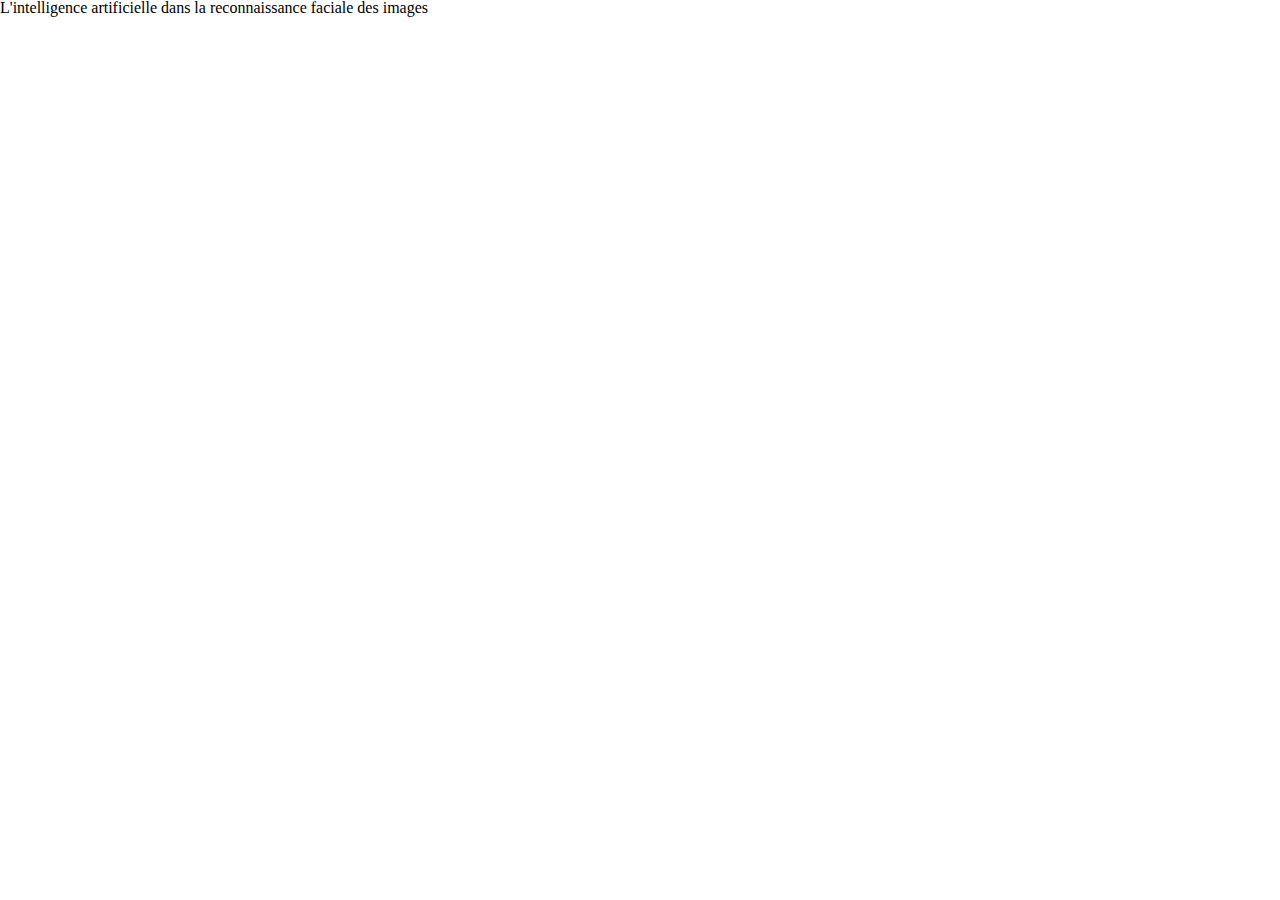
==== pages/index.html @ 75651838 "Initial project" ====
<!DOCTYPE html>
<html lang="fr">
<head>
	<meta charset="UTF-8">
	<meta name="viewport" content="width=device-width, initial-scale=1.0">
	<!-- Links CSS -->
	<link rel="stylesheet" href="../css/reset.css">
	<title>Accueil</title>
</head>
<body>
	<h1>L'intelligence artificielle dans la reconnaissance faciale des images</h1>
</body>
</html>
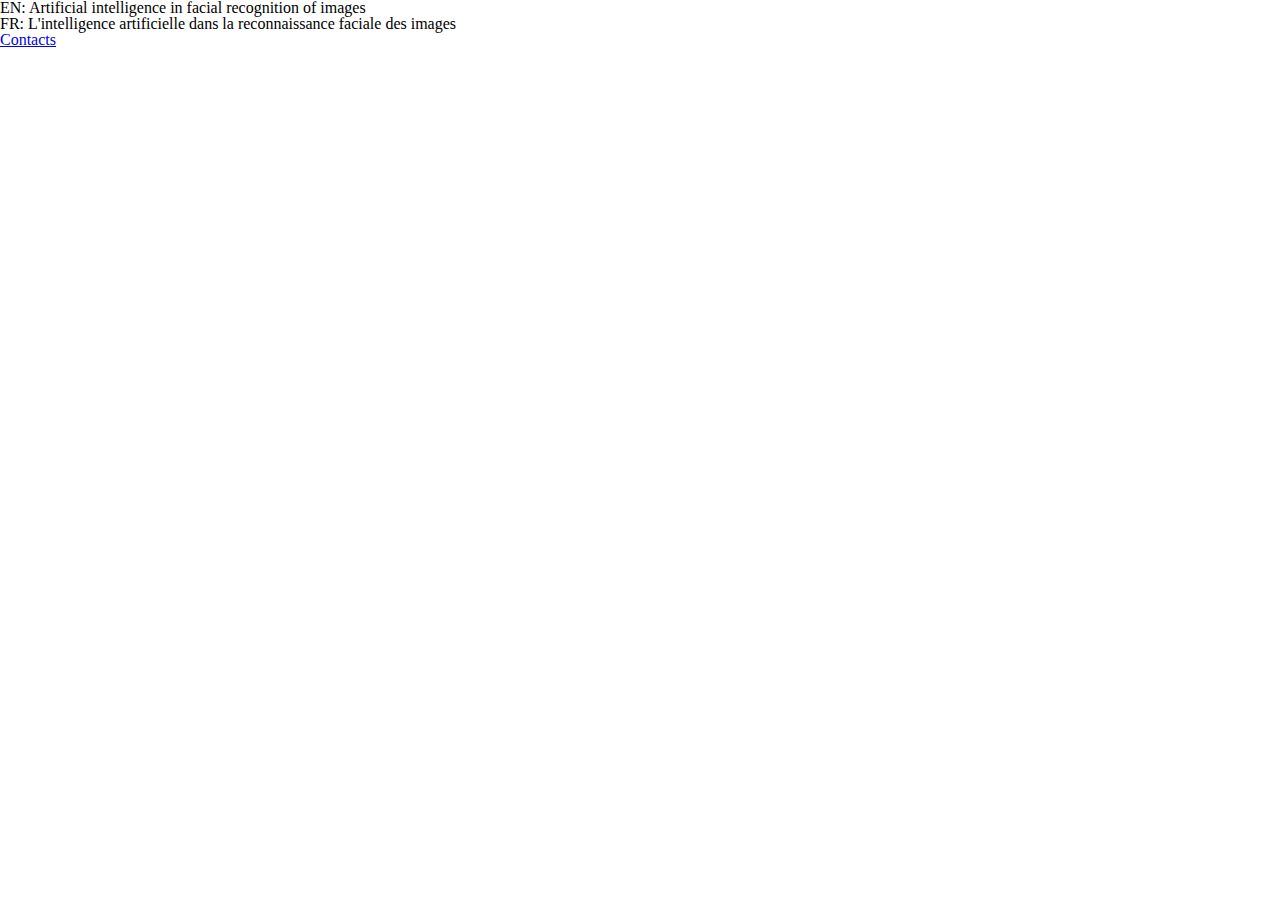
==== commit 58dfc982: "Add contacts page, and modify title" ====
--- a/pages/index.html
+++ b/pages/index.html
@@ -8,6 +8,9 @@
 	<title>Accueil</title>
 </head>
 <body>
-	<h1>L'intelligence artificielle dans la reconnaissance faciale des images</h1>
+	<h1>EN: Artificial intelligence in facial recognition of images</h1>
+	<h2>FR: L'intelligence artificielle dans la reconnaissance faciale des images</h2>
+	
+	<li><a href="./contacts.html">Contacts</a></li>
 </body>
 </html>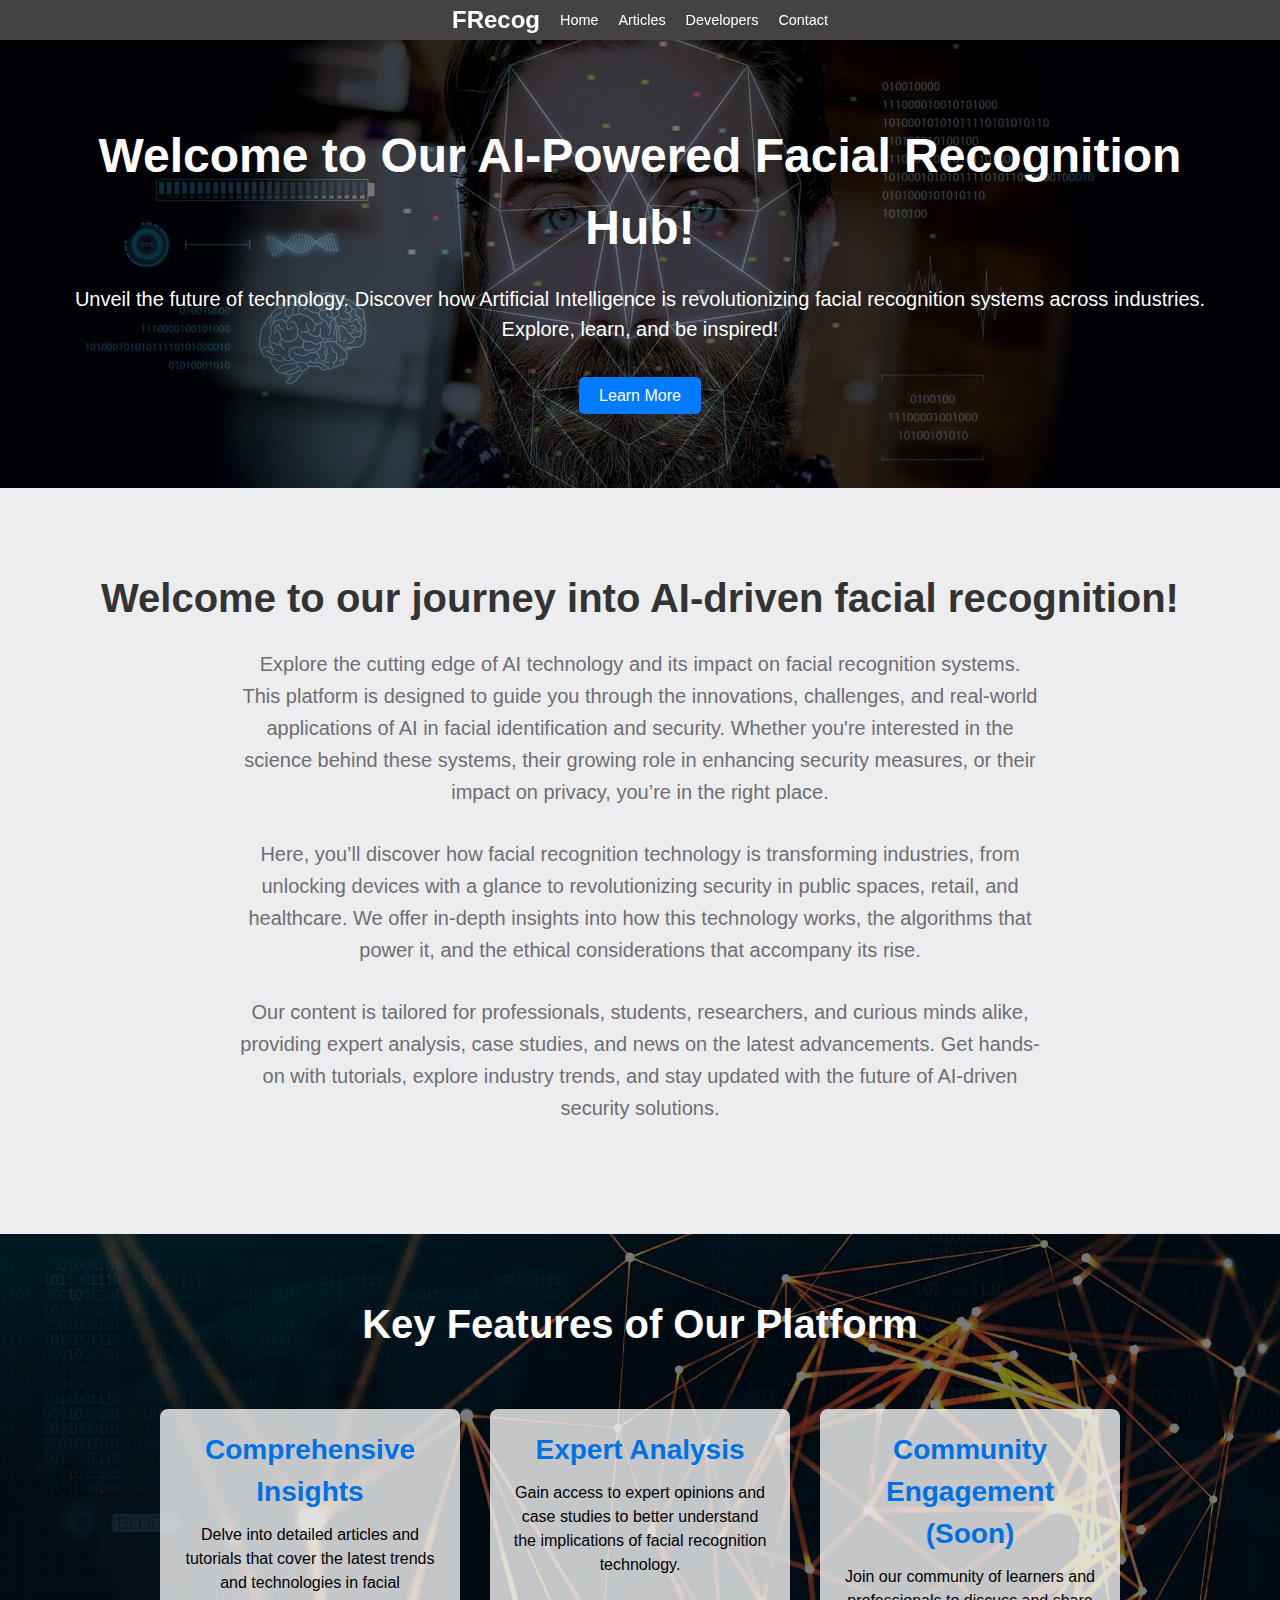
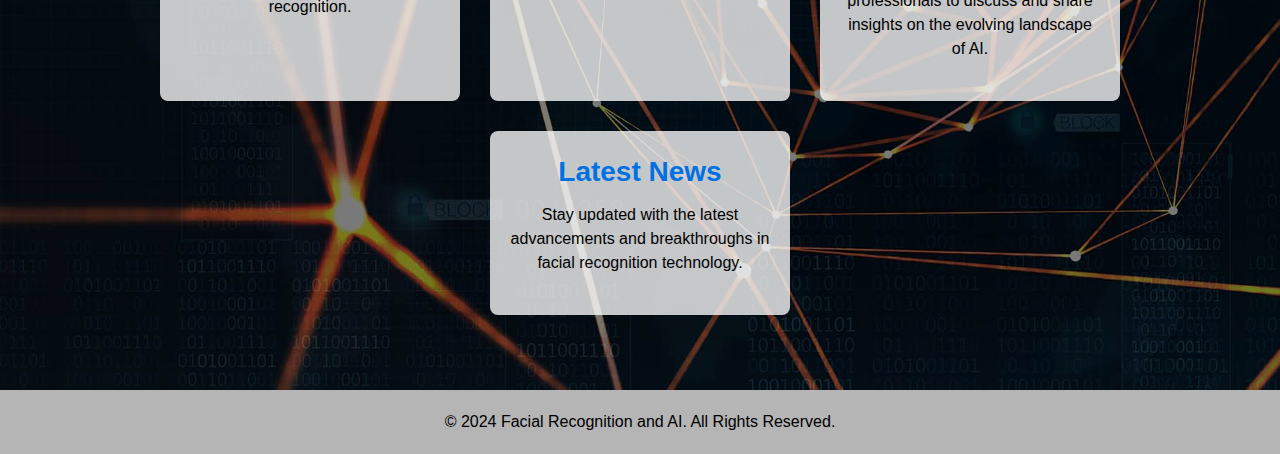
==== commit 94a9c132: "feat: Create index page" ====
--- a/pages/index.html
+++ b/pages/index.html
@@ -1,16 +1,74 @@
 <!DOCTYPE html>
-<html lang="fr">
+<html lang="en">
 <head>
-	<meta charset="UTF-8">
-	<meta name="viewport" content="width=device-width, initial-scale=1.0">
-	<!-- Links CSS -->
-	<link rel="stylesheet" href="../css/reset.css">
-	<title>Accueil</title>
+    <meta charset="UTF-8">
+    <meta name="viewport" content="width=device-width, initial-scale=1.0">
+    <meta name="description" content="Facial Recognition and the Role of AI">
+    <title>Welcome to Facial Recognition and AI</title>
+    <link rel="stylesheet" href="../css/reset.css">
+		<link rel="stylesheet" href="../css/main.css">
+    <link rel="stylesheet" href="../css/index.css">
 </head>
 <body>
-	<h1>EN: Artificial intelligence in facial recognition of images</h1>
-	<h2>FR: L'intelligence artificielle dans la reconnaissance faciale des images</h2>
-	
-	<li><a href="./contacts.html">Contacts</a></li>
+
+    <nav>
+        <div class="container">
+            <ul>
+                <li><a href="#" class="logo">FRecog</a></li>
+                <li><a href="index.html" class="nav-link">Home</a></li>
+                <li><a href="articles.html" class="nav-link">Articles</a></li>
+                <li><a href="developers.html" class="nav-link">Developers</a></li>
+                <li><a href="contact.html" class="nav-link">Contact</a></li>
+            </ul>
+        </div>
+    </nav>
+
+    <section class="hero-section">
+        <div class="container">
+            <h1>Welcome to Our AI-Powered Facial Recognition Hub!</h1>
+            <p>Unveil the future of technology. Discover how Artificial Intelligence is revolutionizing facial recognition systems across industries. Explore, learn, and be inspired!</p>
+            <a href="#learn-more" class="cta-button">Learn More</a>
+        </div>
+    </section>
+
+    <section class="welcome-section" id="learn-more">
+        <div class="container">
+            <h2>Welcome to our journey into AI-driven facial recognition!</h2>
+            <p>Explore the cutting edge of AI technology and its impact on facial recognition systems. This platform is designed to guide you through the innovations, challenges, and real-world applications of AI in facial identification and security. Whether you're interested in the science behind these systems, their growing role in enhancing security measures, or their impact on privacy, you’re in the right place.</p>
+            <p>Here, you’ll discover how facial recognition technology is transforming industries, from unlocking devices with a glance to revolutionizing security in public spaces, retail, and healthcare. We offer in-depth insights into how this technology works, the algorithms that power it, and the ethical considerations that accompany its rise.</p>
+            <p>Our content is tailored for professionals, students, researchers, and curious minds alike, providing expert analysis, case studies, and news on the latest advancements. Get hands-on with tutorials, explore industry trends, and stay updated with the future of AI-driven security solutions.</p>
+        </div>
+    </section>
+
+    <section class="key-features">
+        <h2>Key Features of Our Platform</h2>
+        <div class="features-container">
+            <div class="feature-item">
+                <h3>Comprehensive Insights</h3>
+                <p>Delve into detailed articles and tutorials that cover the latest trends and technologies in facial recognition.</p>
+            </div>
+            <div class="feature-item">
+                <h3>Expert Analysis</h3>
+                <p>Gain access to expert opinions and case studies to better understand the implications of facial recognition technology.</p>
+            </div>
+            <div class="feature-item">
+                <h3>Community Engagement (Soon)</h3>
+                <p>Join our community of learners and professionals to discuss and share insights on the evolving landscape of AI.</p>
+            </div>
+            <div class="feature-item">
+                <h3>Latest News</h3>
+                <p>Stay updated with the latest advancements and breakthroughs in facial recognition technology.</p>
+            </div>
+        </div>
+    </section>
+
+    <footer>
+        <div class="container">
+            <p>&copy; 2024 Facial Recognition and AI. All Rights Reserved.</p>
+        </div>
+    </footer>
+
+    <script src="../js/search.js"></script>
+
 </body>
-</html>+</html>
--- a/css/main.css
+++ b/css/main.css
@@ -0,0 +1,50 @@
+body {
+	font-family: -apple-system, BlinkMacSystemFont, "Segoe UI", Roboto, "Helvetica Neue", Arial, sans-serif;
+	background-color: #f5f5f7;
+	margin: 0;
+	padding: 0;
+}
+
+.container {
+	width: 90%;
+	max-width: 1200px;
+	margin: 0 auto;
+}
+
+h1, h2, h3 {
+	font-family: 'Helvetica', sans-serif;
+	color: #333;
+	margin-bottom: 15px;
+}
+
+h2 {
+	font-size: 2.5rem;
+	margin-bottom: 20px;
+}
+
+h3 {
+	font-size: 1.75rem;
+	color: #0071e3;
+	margin-bottom: 10px;
+}
+
+p {
+	margin-bottom: 20px;
+	font-size: 1rem;
+	color: #000;
+}
+
+button, .cta-button {
+	background-color: #007BFF;
+	color: white;
+	padding: 10px 20px;
+	margin-top: 15px;
+	border: none;
+	border-radius: 5px;
+	cursor: pointer;
+	transition: background-color 0.3s;
+}
+
+button:hover, .cta-button:hover {
+	background-color: #0056b3;
+}--- a/css/index.css
+++ b/css/index.css
@@ -0,0 +1,181 @@
+/* Navbar */
+nav {
+	background-color: rgba(22, 22, 23, .8);
+	padding: 15px 0;
+	position: sticky;
+	top: 0;
+	width: 100%;
+	z-index: 1000;
+}
+
+nav .container {
+	display: flex;
+	justify-content: center;
+	height: 10px;
+}
+
+nav .logo {
+	font-size: 1.5rem;
+	font-weight: 600;
+	color: #fff;
+	text-decoration: none;
+}
+
+nav ul {
+	list-style: none;
+	align-items: center;
+	margin: 0;
+	padding: 0;
+	display: flex;
+}
+
+nav ul li {
+	display: inline;
+}
+
+nav ul li a {
+	color: #fff;
+	text-decoration: none;
+	font-size: 0.9rem;
+	font-weight: 500;
+	padding: 10px;
+	transition: color 0.3s, background-color 0.3s;
+}
+
+/* Hero Section */
+.hero-section {
+	background-image: url('../assets/images/img-index.jpg');
+	background-size: cover;
+	background-position: center;
+	background-repeat: no-repeat;
+	padding: 80px 0;
+	text-align: center;
+	color: #ffffff;
+	position: relative;
+	z-index: 1;
+}
+
+.hero-section h1 {
+	font-size: 3rem;
+	font-weight: 700;
+	color: #fff;
+	margin-bottom: 20px;
+}
+
+.hero-section::before {
+	content: '';
+	position: absolute;
+	top: 0;
+	left: 0;
+	width: 100%;
+	height: 100%;
+	background-color: rgba(0, 0, 0, 0.5);
+	z-index: -1;
+}
+
+.hero-section p {
+	font-size: 1.25rem;
+	color: #fff;
+	margin-bottom: 40px;
+}
+
+/* Welcome Section */
+.welcome-section {
+	background-color: #ededf0;
+	padding: 80px 20px;
+	text-align: center;
+}
+
+.welcome-section h1 {
+	font-size: 3.5rem;
+	font-weight: 700;
+	color: #000;
+	margin-bottom: 30px;
+}
+
+.welcome-section p {
+	font-size: 1.25rem;
+	line-height: 1.6;
+	color: #6e6e73;
+	max-width: 800px;
+	margin: 0 auto 30px auto;
+}
+
+.welcome-section .cta-button {
+	background-color: #0071e3;
+	color: white;
+	padding: 15px 40px;
+	font-size: 1rem;
+	border: none;
+	border-radius: 8px;
+	cursor: pointer;
+	transition: background-color 0.3s;
+}
+
+.welcome-section .cta-button:hover {
+	background-color: #005bb5;
+}
+
+/* Key Features Section */
+.key-features {
+	background-image: url('../assets/images/img-ai.jpg');
+	background-size: cover;
+	background-position: center;
+	padding: 60px 20px;
+	text-align: center;
+	color: #ffffff;
+	position: relative;
+}
+
+.key-features::before {
+	content: '';
+	position: absolute;
+	top: 0;
+	left: 0;
+	right: 0;
+	bottom: 0;
+	background-color: rgba(0, 0, 0, 0.5);
+	z-index: 1;
+}
+
+.key-features h2 {
+	font-size: 2.5rem;
+	font-weight: 600;
+	margin-bottom: 40px;
+	position: relative;
+	color: #fff;
+	z-index: 2;
+}
+
+.features-container {
+	display: flex;
+	flex-wrap: wrap;
+	justify-content: center;
+}
+
+.feature-item {
+	background: rgba(255, 255, 255, 0.767);
+	color: #000;
+	margin: 15px;
+	padding: 20px;
+	border-radius: 8px;
+	transition: transform 0.3s;
+	width: 300px;
+	z-index: 2;
+}
+
+.feature-item:hover {
+	transform: translateY(-15px);
+}
+
+/* Footer */
+footer {
+	background-color: #999999b4;
+	color: white;
+	text-align: center;
+	padding: 20px 0;
+}
+
+footer p {
+	margin: 0;
+}
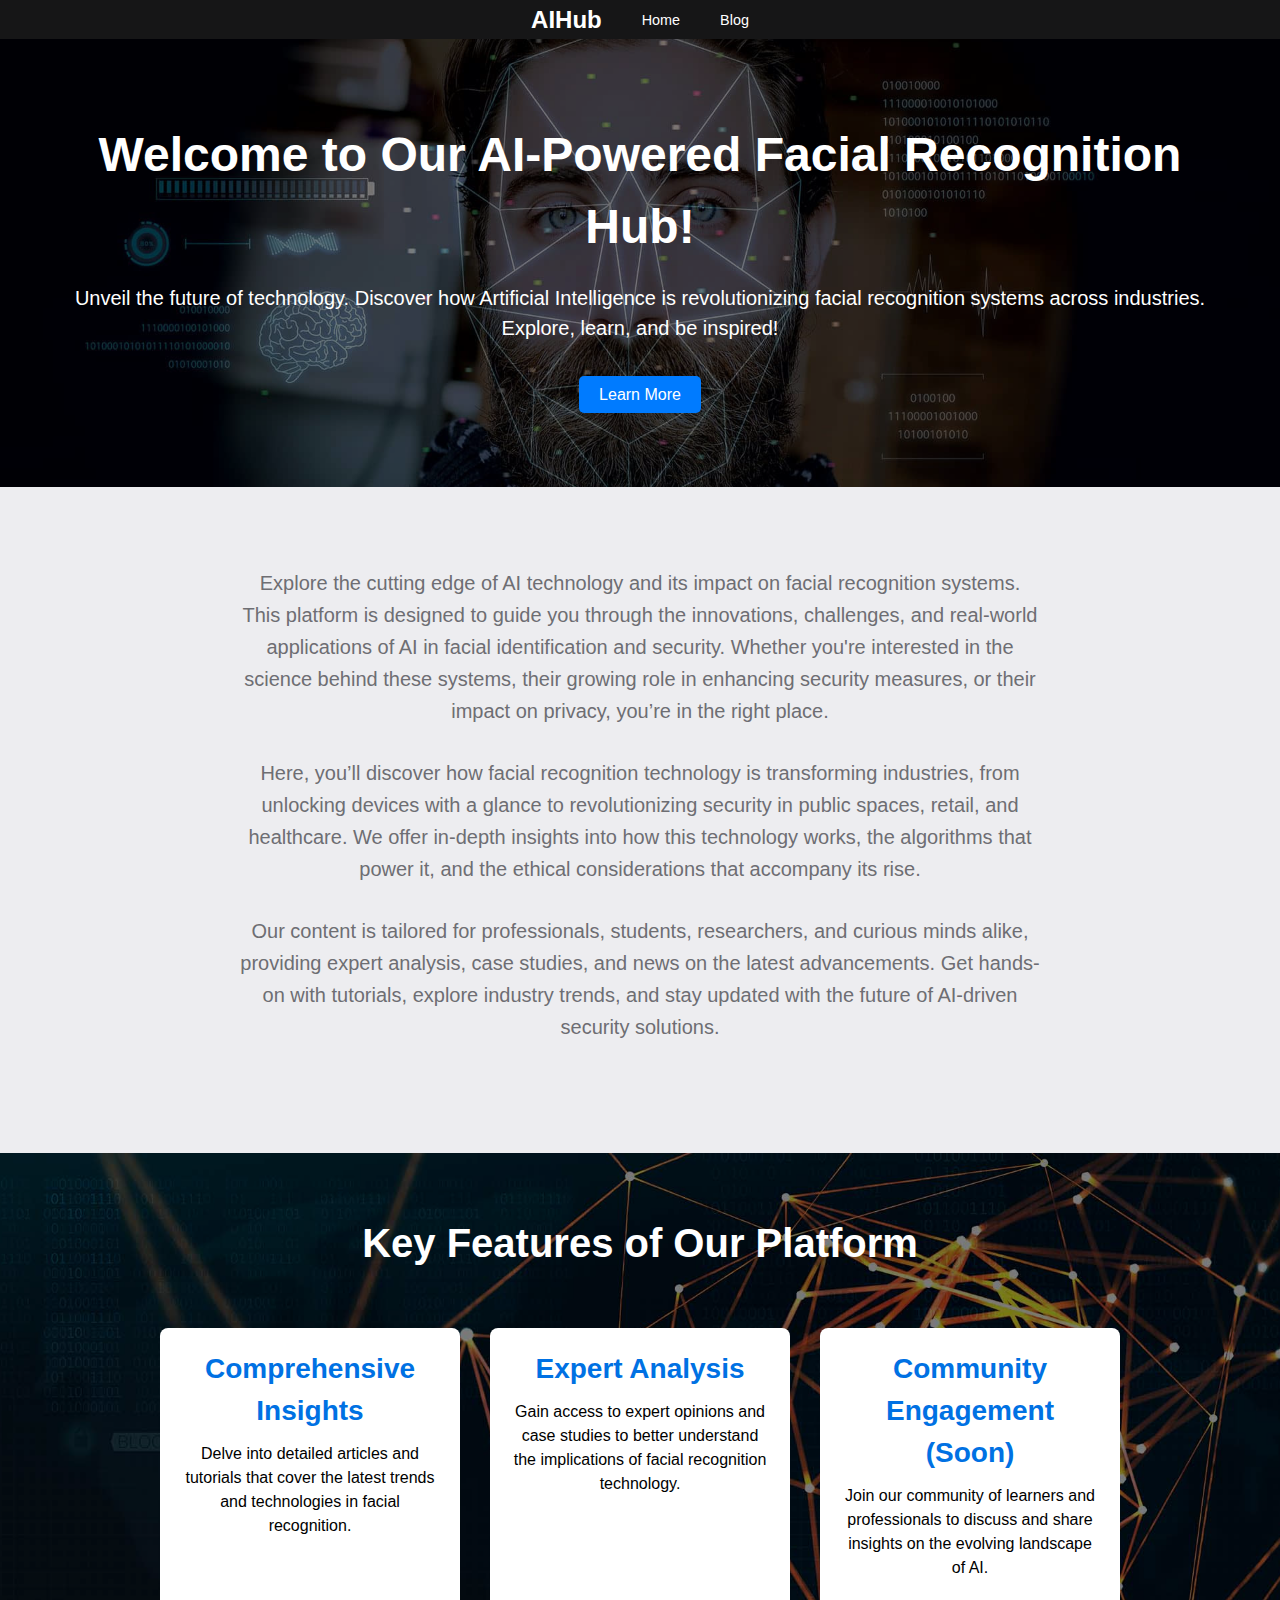
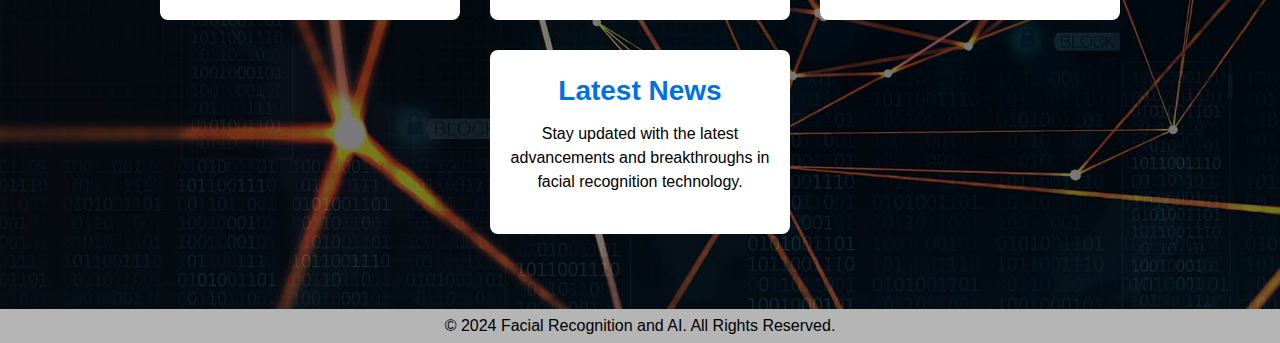
==== commit 5cacd1c6: "feat: Add navbar, search input in navbar" ====
--- a/pages/index.html
+++ b/pages/index.html
@@ -1,74 +1,112 @@
 <!DOCTYPE html>
 <html lang="en">
+
 <head>
-    <meta charset="UTF-8">
-    <meta name="viewport" content="width=device-width, initial-scale=1.0">
-    <meta name="description" content="Facial Recognition and the Role of AI">
-    <title>Welcome to Facial Recognition and AI</title>
-    <link rel="stylesheet" href="../css/reset.css">
-		<link rel="stylesheet" href="../css/main.css">
-    <link rel="stylesheet" href="../css/index.css">
+	<meta charset="UTF-8">
+	<meta name="viewport" content="width=device-width, initial-scale=1.0">
+	<meta name="description" content="Facial Recognition and the Role of AI">
+	<title>Welcome to Facial Recognition and AI</title>
+	<link rel="stylesheet" href="../css/reset.css">
+	<link rel="stylesheet" href="../css/index.css">
+	<link rel="stylesheet" href="../css/main.css">
+	<link rel="stylesheet" href="../css/navbar.css">
 </head>
+
 <body>
 
-    <nav>
-        <div class="container">
-            <ul>
-                <li><a href="#" class="logo">FRecog</a></li>
-                <li><a href="index.html" class="nav-link">Home</a></li>
-                <li><a href="articles.html" class="nav-link">Articles</a></li>
-                <li><a href="developers.html" class="nav-link">Developers</a></li>
-                <li><a href="contact.html" class="nav-link">Contact</a></li>
-            </ul>
-        </div>
-    </nav>
+	<nav>
+		<div class="container">
+			<a href="#" class="logo">AIHub</a>
+			<ul>
+				<li>
+					<a href="#" class="nav-link" data-dropdown="dropdown-1">Home</a>
+				</li>
+				<li>
+					<a href="#" class="nav-link" data-dropdown="dropdown-2">Blog</a>
+			</ul>
+		</div>
 
-    <section class="hero-section">
-        <div class="container">
-            <h1>Welcome to Our AI-Powered Facial Recognition Hub!</h1>
-            <p>Unveil the future of technology. Discover how Artificial Intelligence is revolutionizing facial recognition systems across industries. Explore, learn, and be inspired!</p>
-            <a href="#learn-more" class="cta-button">Learn More</a>
-        </div>
-    </section>
+		<div class="dropdown-container">
+			<div class="dropdown-content" id="dropdown-1">
+				<div class="column">
+					<a href="#">About Us</a>
+					<a href="#">Contact</a>
+					<a href="#">Developers</a>
+				</div>
+			</div>
+			<div class="dropdown-content" id="dropdown-2">
+				<div class="column">
+					<li><a href="#">AI, but simple</a></li>
+					<li><a href="#">Deep Learning</a></li>
+					<li><a href="#">ML (Machine Learning)</a></li>
+				</div>
+			</div>
+			<div class="nav-search-container" id="search-dropdown">
+				<input type="text" id="search-input" placeholder="Search AIHub.com">
+				<p id="result"></p>
+			</div>
+		</div>
+	</nav>	
 
-    <section class="welcome-section" id="learn-more">
-        <div class="container">
-            <h2>Welcome to our journey into AI-driven facial recognition!</h2>
-            <p>Explore the cutting edge of AI technology and its impact on facial recognition systems. This platform is designed to guide you through the innovations, challenges, and real-world applications of AI in facial identification and security. Whether you're interested in the science behind these systems, their growing role in enhancing security measures, or their impact on privacy, you’re in the right place.</p>
-            <p>Here, you’ll discover how facial recognition technology is transforming industries, from unlocking devices with a glance to revolutionizing security in public spaces, retail, and healthcare. We offer in-depth insights into how this technology works, the algorithms that power it, and the ethical considerations that accompany its rise.</p>
-            <p>Our content is tailored for professionals, students, researchers, and curious minds alike, providing expert analysis, case studies, and news on the latest advancements. Get hands-on with tutorials, explore industry trends, and stay updated with the future of AI-driven security solutions.</p>
-        </div>
-    </section>
+	<section class="hero-section">
+		<div class="container">
+			<h1>Welcome to Our AI-Powered Facial Recognition Hub!</h1>
+			<p>Unveil the future of technology. Discover how Artificial Intelligence is revolutionizing facial recognition
+				systems across industries. Explore, learn, and be inspired!</p>
+			<a href="#learn-more" class="cta-button">Learn More</a>
+		</div>
+	</section>
 
-    <section class="key-features">
-        <h2>Key Features of Our Platform</h2>
-        <div class="features-container">
-            <div class="feature-item">
-                <h3>Comprehensive Insights</h3>
-                <p>Delve into detailed articles and tutorials that cover the latest trends and technologies in facial recognition.</p>
-            </div>
-            <div class="feature-item">
-                <h3>Expert Analysis</h3>
-                <p>Gain access to expert opinions and case studies to better understand the implications of facial recognition technology.</p>
-            </div>
-            <div class="feature-item">
-                <h3>Community Engagement (Soon)</h3>
-                <p>Join our community of learners and professionals to discuss and share insights on the evolving landscape of AI.</p>
-            </div>
-            <div class="feature-item">
-                <h3>Latest News</h3>
-                <p>Stay updated with the latest advancements and breakthroughs in facial recognition technology.</p>
-            </div>
-        </div>
-    </section>
+	<section class="welcome-section" id="learn-more">
+		<div class="container">
+			<p>Explore the cutting edge of AI technology and its impact on facial recognition systems. This platform is
+				designed to guide you through the innovations, challenges, and real-world applications of AI in facial
+				identification and security. Whether you're interested in the science behind these systems, their growing role
+				in enhancing security measures, or their impact on privacy, you’re in the right place.</p>
+			<p>Here, you’ll discover how facial recognition technology is transforming industries, from unlocking devices with
+				a glance to revolutionizing security in public spaces, retail, and healthcare. We offer in-depth insights into
+				how this technology works, the algorithms that power it, and the ethical considerations that accompany its rise.
+			</p>
+			<p>Our content is tailored for professionals, students, researchers, and curious minds alike, providing expert
+				analysis, case studies, and news on the latest advancements. Get hands-on with tutorials, explore industry
+				trends, and stay updated with the future of AI-driven security solutions.</p>
+		</div>
+	</section>
 
-    <footer>
-        <div class="container">
-            <p>&copy; 2024 Facial Recognition and AI. All Rights Reserved.</p>
-        </div>
-    </footer>
+	<section class="key-features">
+		<h2>Key Features of Our Platform</h2>
+		<div class="features-container">
+			<div class="feature-item">
+				<h3>Comprehensive Insights</h3>
+				<p>Delve into detailed articles and tutorials that cover the latest trends and technologies in facial
+					recognition.</p>
+			</div>
+			<div class="feature-item">
+				<h3>Expert Analysis</h3>
+				<p>Gain access to expert opinions and case studies to better understand the implications of facial recognition
+					technology.</p>
+			</div>
+			<div class="feature-item">
+				<h3>Community Engagement (Soon)</h3>
+				<p>Join our community of learners and professionals to discuss and share insights on the evolving landscape of
+					AI.</p>
+			</div>
+			<div class="feature-item">
+				<h3>Latest News</h3>
+				<p>Stay updated with the latest advancements and breakthroughs in facial recognition technology.</p>
+			</div>
+		</div>
+	</section>
 
-    <script src="../js/search.js"></script>
+	<footer>
+		<div class="container">
+			<p>&copy; 2024 Facial Recognition and AI. All Rights Reserved.</p>
+		</div>
+	</footer>
+
+	<script src="../js/search.js"></script>
+	<script src="../js/navbar.js"></script>
 
 </body>
-</html>
+
+</html>--- a/css/index.css
+++ b/css/index.css
@@ -1,47 +1,3 @@
-/* Navbar */
-nav {
-	background-color: rgba(22, 22, 23, .8);
-	padding: 15px 0;
-	position: sticky;
-	top: 0;
-	width: 100%;
-	z-index: 1000;
-}
-
-nav .container {
-	display: flex;
-	justify-content: center;
-	height: 10px;
-}
-
-nav .logo {
-	font-size: 1.5rem;
-	font-weight: 600;
-	color: #fff;
-	text-decoration: none;
-}
-
-nav ul {
-	list-style: none;
-	align-items: center;
-	margin: 0;
-	padding: 0;
-	display: flex;
-}
-
-nav ul li {
-	display: inline;
-}
-
-nav ul li a {
-	color: #fff;
-	text-decoration: none;
-	font-size: 0.9rem;
-	font-weight: 500;
-	padding: 10px;
-	transition: color 0.3s, background-color 0.3s;
-}
-
 /* Hero Section */
 .hero-section {
 	background-image: url('../assets/images/img-index.jpg');
@@ -86,34 +42,12 @@
 	text-align: center;
 }
 
-.welcome-section h1 {
-	font-size: 3.5rem;
-	font-weight: 700;
-	color: #000;
-	margin-bottom: 30px;
-}
-
 .welcome-section p {
 	font-size: 1.25rem;
 	line-height: 1.6;
 	color: #6e6e73;
 	max-width: 800px;
 	margin: 0 auto 30px auto;
-}
-
-.welcome-section .cta-button {
-	background-color: #0071e3;
-	color: white;
-	padding: 15px 40px;
-	font-size: 1rem;
-	border: none;
-	border-radius: 8px;
-	cursor: pointer;
-	transition: background-color 0.3s;
-}
-
-.welcome-section .cta-button:hover {
-	background-color: #005bb5;
 }
 
 /* Key Features Section */
@@ -154,7 +88,7 @@
 }
 
 .feature-item {
-	background: rgba(255, 255, 255, 0.767);
+	background: rgba(255, 255, 255);
 	color: #000;
 	margin: 15px;
 	padding: 20px;
@@ -173,9 +107,10 @@
 	background-color: #999999b4;
 	color: white;
 	text-align: center;
-	padding: 20px 0;
+	padding: 5px 0;
 }
 
 footer p {
 	margin: 0;
+	text-align: center;
 }
--- a/css/navbar.css
+++ b/css/navbar.css
@@ -0,0 +1,152 @@
+nav {
+	background-color: rgba(22, 22, 23);
+	padding: 12px 0;
+	position: sticky;
+	top: 0;
+	width: 100%;
+	z-index: 1000;
+}
+
+nav .container {
+	display: flex;
+	justify-content: center;
+	align-items: center;
+	height: 15px;
+}
+
+nav .logo {
+	font-size: 1.5rem;
+	font-weight: 600;
+	color: #fff;
+	text-decoration: none;
+	padding: 0 20px;
+}
+
+nav ul {
+	list-style-type: none;
+	margin: 0;
+	padding: 0;
+	display: flex;
+}
+
+nav ul li {
+	display: inline;
+	position: relative;
+}
+
+nav ul li a {
+	color: #fff;
+	text-decoration: none;
+	font-size: 0.9rem;
+	font-weight: 500;
+	padding: 15px 20px;
+}
+
+
+.dropdown-container {
+	position: absolute;
+	top: 100%;
+	left: 0;
+	width: 100%;
+	background-color: rgba(22, 22, 23);
+	display: none;
+	flex-direction: column;
+	align-items: center;
+	padding: 20px 0;
+	z-index: 999;
+	animation: dropdownFadeIn 1s ease-in-out forwards;
+}
+
+nav ul li:hover .dropdown-container {
+	display: flex;
+	animation: dropdownFadeIn 1s ease-in-out;
+}
+
+@keyframes dropdownFadeIn {
+	from {
+			opacity: 0;
+			transform: translateY(-20px);
+	}
+	to {
+			opacity: 1;
+			transform: translateY(0);
+	}
+}
+
+.dropdown-content {
+	width: 90%;
+	max-width: 1200px;
+	height: 200px;
+	margin: 0 auto;
+	display: flex;
+	justify-content: left;
+	flex-wrap: wrap;
+	gap: 20px;
+	padding: 10px 0;
+}
+
+.dropdown-content .column {
+	flex: 1;
+	min-width: 200px;
+}
+
+.dropdown-content ul {
+	list-style-type: none;
+	padding: 0;
+	margin: 0 20px;
+	flex: 1;
+	min-width: 150px
+}
+
+.dropdown-content li {
+	list-style-type: none;
+}
+
+.dropdown-content a {
+	color: #fff;
+	text-decoration: none;
+	font-size: 24px;
+	font-weight: 700;
+	padding: 10px 20px;
+	display: block;
+}
+
+.nav-search-container {
+	width: 50%;
+	height: 400px;
+	display: flex;
+	justify-content: flex-start;
+	align-items: center;
+	padding: 20px;
+	border-top: 1px solid #444;
+	background-color: rgba(22, 22, 23, 0.8);
+}
+
+.nav-search-container input[type="text"] {
+	padding: 10px 20px 12px 50px; 
+	width: 100%;
+	border: none;
+	border-radius: 4px;
+	color: #fff;
+	background-image: url('https://cdn-icons-png.flaticon.com/512/622/622669.png');
+	filter: brightness(0) invert(1);
+	background-color: transparent;
+	background-size: 25px;
+	background-position: 10px center;
+	background-repeat: no-repeat;
+	font-size: 28px;
+}
+
+.nav-search-container p {
+	color: #fff;
+}
+
+.nav-search-container input[type="text"]:focus {
+	outline: none; 
+	border: none;
+}
+
+.nav-search-container input[type="text"]::placeholder {
+	color: #aaa;
+	font-size: 28px;
+}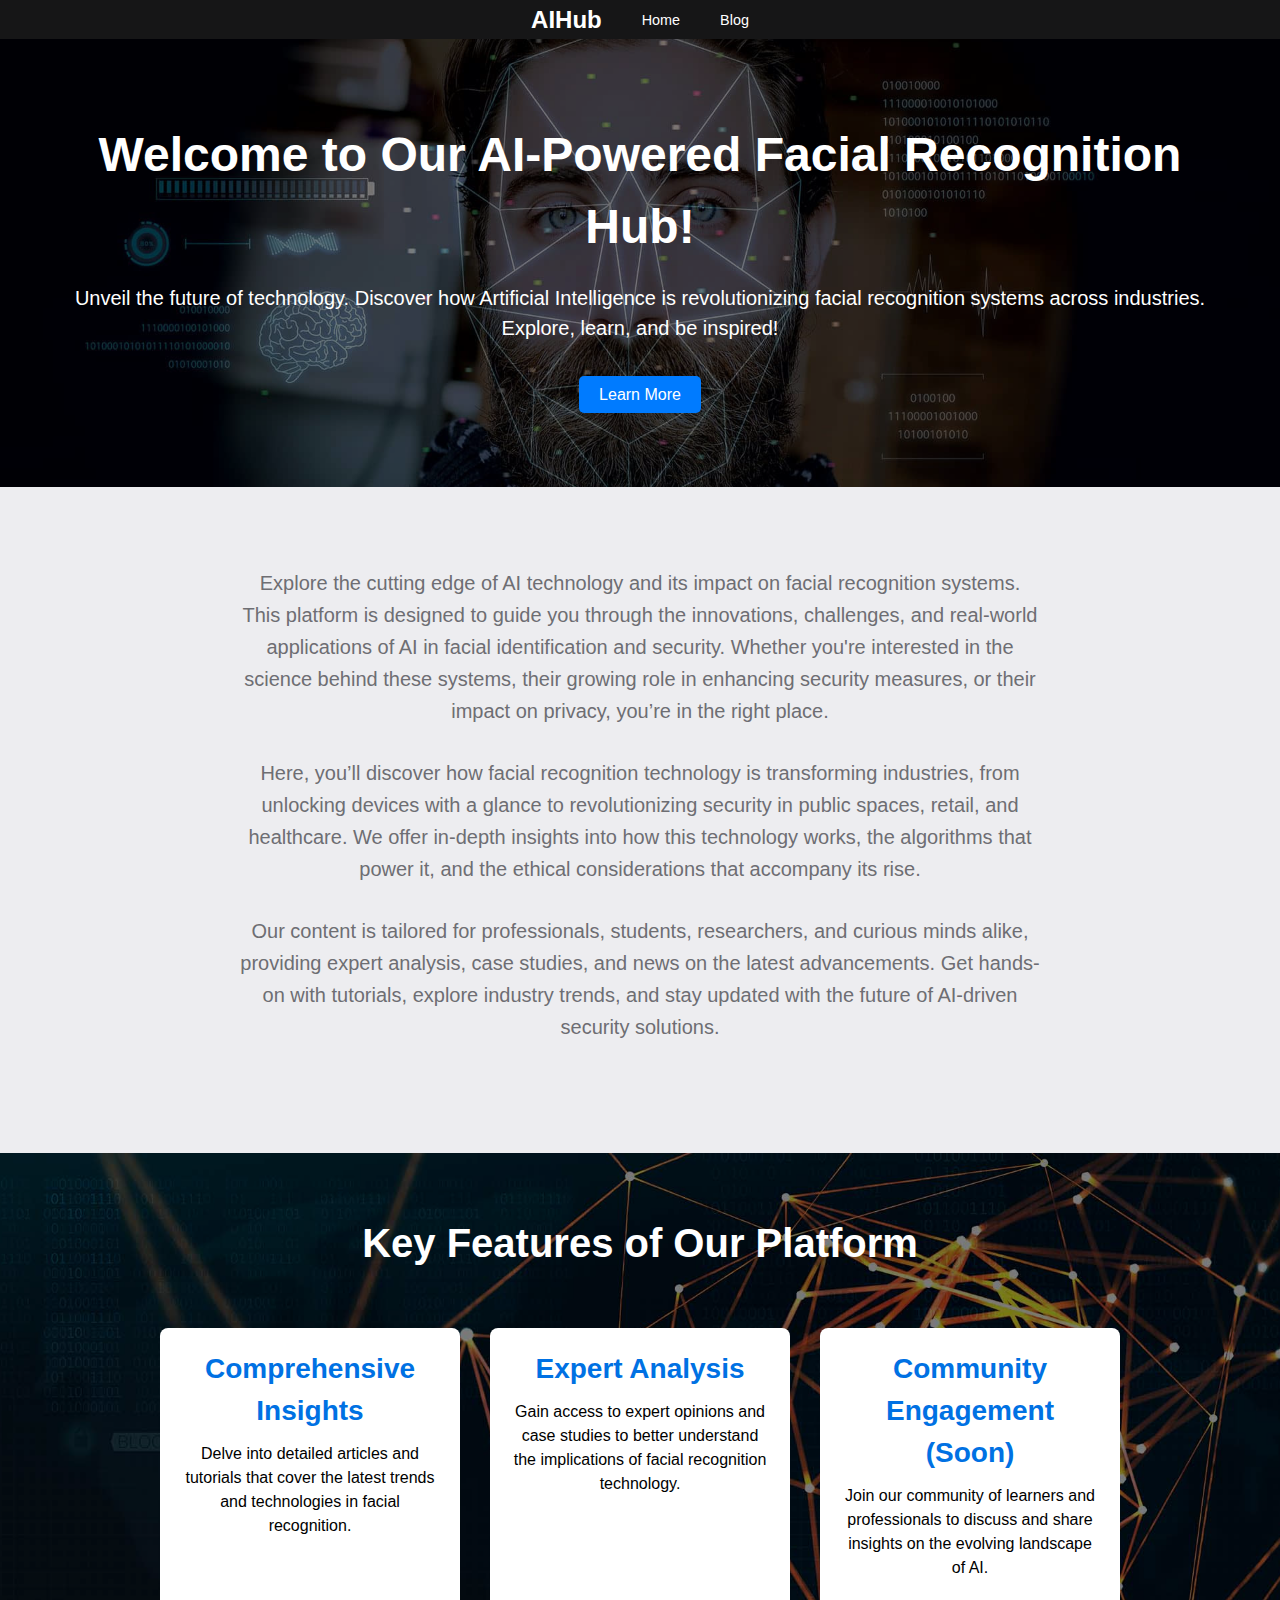
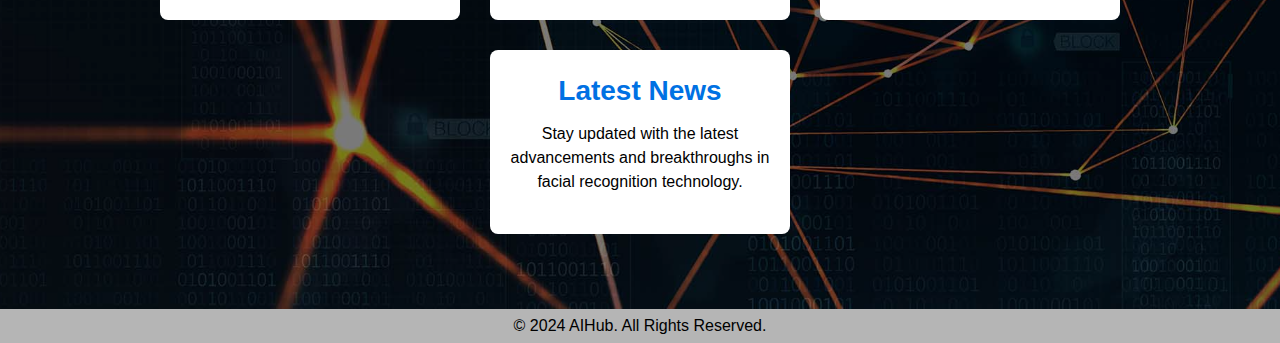
==== commit 963ab52e: "feat: Add all pages, change navbar" ====
--- a/pages/index.html
+++ b/pages/index.html
@@ -16,29 +16,28 @@
 
 	<nav>
 		<div class="container">
-			<a href="#" class="logo">AIHub</a>
+			<a href="index.html" class="logo">AIHub</a>
 			<ul>
 				<li>
-					<a href="#" class="nav-link" data-dropdown="dropdown-1">Home</a>
+					<a href="index.html" class="nav-link" data-dropdown="dropdown-1">Home</a>
 				</li>
 				<li>
-					<a href="#" class="nav-link" data-dropdown="dropdown-2">Blog</a>
+					<a href="blog.html" class="nav-link" data-dropdown="dropdown-2">Blog</a>
 			</ul>
 		</div>
 
 		<div class="dropdown-container">
 			<div class="dropdown-content" id="dropdown-1">
 				<div class="column">
-					<a href="#">About Us</a>
-					<a href="#">Contact</a>
-					<a href="#">Developers</a>
+					<a href="contacts.html">Contact</a>
+					<a href="developers.html">Developers</a>
 				</div>
 			</div>
 			<div class="dropdown-content" id="dropdown-2">
 				<div class="column">
-					<li><a href="#">AI, but simple</a></li>
-					<li><a href="#">Deep Learning</a></li>
-					<li><a href="#">ML (Machine Learning)</a></li>
+					<li><a href="nn.html">Neural Networks</a></li>
+					<li><a href="dl.html">Deep Learning</a></li>
+					<li><a href="ml.html">ML (Machine Learning)</a></li>
 				</div>
 			</div>
 			<div class="nav-search-container" id="search-dropdown">
@@ -46,14 +45,13 @@
 				<p id="result"></p>
 			</div>
 		</div>
-	</nav>	
-
+	</nav>
 	<section class="hero-section">
 		<div class="container">
 			<h1>Welcome to Our AI-Powered Facial Recognition Hub!</h1>
 			<p>Unveil the future of technology. Discover how Artificial Intelligence is revolutionizing facial recognition
 				systems across industries. Explore, learn, and be inspired!</p>
-			<a href="#learn-more" class="cta-button">Learn More</a>
+			<a href="blog.html" class="cta-button">Learn More</a>
 		</div>
 	</section>
 
@@ -100,7 +98,7 @@
 
 	<footer>
 		<div class="container">
-			<p>&copy; 2024 Facial Recognition and AI. All Rights Reserved.</p>
+			<p>&copy; 2024 AIHub. All Rights Reserved.</p>
 		</div>
 	</footer>
 
